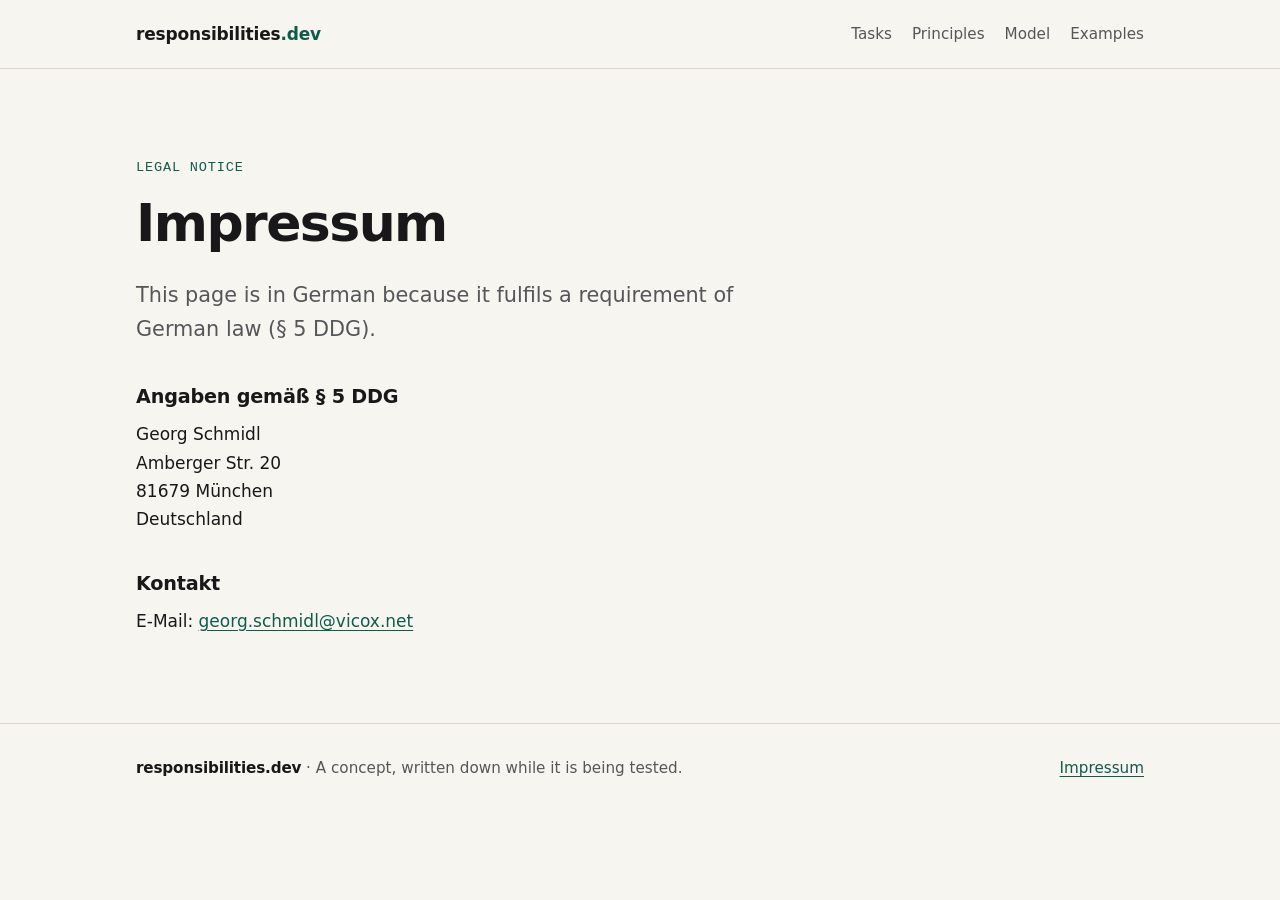
==== impressum.html @ 2f9b4020 "Add an Impressum linked from every page's footer The provider details are the ones published in Inbo" ====
<!doctype html>
<html lang="en">
<head>
  <meta charset="utf-8">
  <meta name="viewport" content="width=device-width, initial-scale=1">
  <title>Impressum · responsibilities.dev</title>
  <meta name="description" content="Impressum of responsibilities.dev: who provides the site under § 5 DDG, with a postal address and a contact email.">
  <link rel="canonical" href="https://responsibilities.dev/impressum.html">
  <meta name="color-scheme" content="light dark">
  <meta name="theme-color" content="#f7f5f0" media="(prefers-color-scheme: light)">
  <meta name="theme-color" content="#111315" media="(prefers-color-scheme: dark)">
  <link rel="icon" href="favicon.svg" type="image/svg+xml">
  <link rel="stylesheet" href="styles.css">
</head>
<body>
  <a class="skip-link" href="#main">Skip to content</a>

  <header class="site-header">
    <div class="wrap header-inner">
      <a class="brand" href="./">responsibilities<span>.dev</span></a>
      <nav aria-label="Concept">
        <ul role="list">
          <li><a href="./#tasks">Tasks</a></li>
          <li><a href="./#principles">Principles</a></li>
          <li><a href="./#model">Model</a></li>
          <li><a href="./#example">Examples</a></li>
        </ul>
      </nav>
    </div>
  </header>

  <main id="main" class="legal" tabindex="-1">
    <div class="wrap">
      <p class="eyebrow">Legal notice</p>
      <h1>Impressum</h1>
      <p class="lede">This page is in German because it fulfils a requirement of German law (§ 5 DDG).</p>

      <div lang="de">
        <h2>Angaben gemäß § 5 DDG</h2>
        <address>
          Georg Schmidl<br>
          Amberger Str. 20<br>
          81679 München<br>
          Deutschland
        </address>

        <h2>Kontakt</h2>
        <p>E-Mail: <a href="mailto:georg.schmidl@vicox.net">georg.schmidl@vicox.net</a></p>
      </div>
    </div>
  </main>

  <footer class="site-footer">
    <div class="wrap footer-inner">
      <p><span class="brand-text">responsibilities.dev</span> · A concept, written down while it is being tested.</p>
      <a href="impressum.html" aria-current="page">Impressum</a>
    </div>
  </footer>
</body>
</html>
---- styles.css ----
:root {
  color-scheme: light dark;
  --bg: #f7f5f0;
  --surface: #ffffff;
  --ink: #18181a;
  --muted: #55565b;
  --line: #dcd8ce;
  --accent: #0f5c4d;
  --accent-soft: #e2eee8;
  --code-bg: #eeebe3;
  --wrap: 68rem;
  --measure: 42rem;
  --radius: 12px;
  --sans: system-ui, -apple-system, "Segoe UI", Roboto, "Helvetica Neue", Arial, sans-serif;
  --mono: ui-monospace, SFMono-Regular, Menlo, Consolas, "Liberation Mono", monospace;
}

@media (prefers-color-scheme: dark) {
  :root {
    --bg: #111315;
    --surface: #181b1e;
    --ink: #ecebe6;
    --muted: #a8aaad;
    --line: #2d3135;
    --accent: #6fd3bb;
    --accent-soft: #15302a;
    --code-bg: #20252a;
  }
}

*,
*::before,
*::after {
  box-sizing: border-box;
}

html {
  -webkit-text-size-adjust: 100%;
  text-size-adjust: 100%;
}

@media (prefers-reduced-motion: no-preference) {
  html {
    scroll-behavior: smooth;
  }
}

body {
  margin: 0;
  background: var(--bg);
  color: var(--ink);
  font: 1.0625rem/1.65 var(--sans);
}

h1,
h2,
h3 {
  line-height: 1.15;
  text-wrap: balance;
  overflow-wrap: break-word;
}

p,
li,
dd {
  text-wrap: pretty;
}

a {
  color: var(--accent);
  text-underline-offset: 0.2em;
}

:focus-visible {
  outline: 3px solid var(--accent);
  outline-offset: 3px;
  border-radius: 4px;
}

main:focus {
  outline: none;
}

code {
  font-family: var(--mono);
  font-size: 0.9em;
  background: var(--code-bg);
  border-radius: 6px;
  padding: 0.15em 0.4em;
  overflow-wrap: anywhere;
}

var {
  font-family: var(--mono);
  font-style: normal;
  font-size: 0.95em;
}

.wrap {
  max-width: var(--wrap);
  margin-inline: auto;
  padding-inline: clamp(1.25rem, 4vw, 2.5rem);
}

.skip-link {
  position: absolute;
  left: 1rem;
  top: -4rem;
  z-index: 10;
  padding: 0.6rem 1rem;
  background: var(--ink);
  color: var(--bg);
  border-radius: 8px;
  font-weight: 600;
  text-decoration: none;
}

.skip-link:focus {
  top: 1rem;
}

/* Header */

.site-header {
  border-bottom: 1px solid var(--line);
}

.header-inner {
  display: flex;
  flex-wrap: wrap;
  align-items: center;
  justify-content: space-between;
  gap: 0.5rem 1.5rem;
  padding-block: 1rem;
}

.brand,
.brand-text {
  font-weight: 700;
  letter-spacing: -0.01em;
  color: var(--ink);
}

.brand {
  text-decoration: none;
}

.brand span {
  color: var(--accent);
}

.site-header ul {
  display: flex;
  flex-wrap: wrap;
  gap: 0.25rem 1.25rem;
  margin: 0;
  padding: 0;
  list-style: none;
  font-size: 0.95rem;
}

.site-header nav a {
  display: inline-block;
  padding-block: 0.35rem;
  color: var(--muted);
  text-decoration: none;
}

.site-header nav a:hover {
  color: var(--ink);
  text-decoration: underline;
}

/* Hero */

.hero {
  padding-block: clamp(3.5rem, 10vw, 7.5rem) clamp(3rem, 8vw, 6rem);
}

.eyebrow {
  margin: 0 0 1rem;
  color: var(--accent);
  font-family: var(--mono);
  font-size: 0.85rem;
  letter-spacing: 0.06em;
  text-transform: uppercase;
}

h1 {
  max-width: 15ch;
  margin: 0;
  font-size: clamp(2.5rem, 4.5vw + 1.25rem, 4.75rem);
  line-height: 1.04;
  letter-spacing: -0.03em;
}

.lede {
  max-width: var(--measure);
  margin: 1.75rem 0 0;
  color: var(--muted);
  font-size: clamp(1.125rem, 0.5vw + 1rem, 1.3rem);
}

.motto {
  margin: 2.5rem 0 0;
  padding-left: 1.25rem;
  border-left: 3px solid var(--accent);
  font-size: clamp(1.15rem, 1vw + 0.9rem, 1.45rem);
  font-weight: 600;
  line-height: 1.45;
  letter-spacing: -0.01em;
}

.motto span {
  display: block;
}

/* Sections */

.section {
  padding-block: clamp(3rem, 8vw, 5.5rem);
  border-top: 1px solid var(--line);
}

.section-head {
  max-width: var(--measure);
  margin-bottom: 2.5rem;
}

.section-head h2 {
  margin: 0;
  font-size: clamp(1.75rem, 2vw + 1rem, 2.5rem);
  letter-spacing: -0.02em;
}

.section-head h2 + p {
  margin: 1rem 0 0;
  color: var(--muted);
}

h3 {
  margin: 0;
  font-size: 1.2rem;
  letter-spacing: -0.01em;
}

/* Tasks vs responsibilities */

.compare {
  display: grid;
  grid-template-columns: repeat(auto-fit, minmax(min(100%, 22rem), 1fr));
  gap: 1rem;
}

.card {
  padding: clamp(1.25rem, 3vw, 2rem);
  background: var(--surface);
  border: 1px solid var(--line);
  border-radius: var(--radius);
}

.card-accent {
  border-color: var(--accent);
  box-shadow: inset 0 3px 0 var(--accent);
}

.card dl {
  display: grid;
  grid-template-columns: max-content 1fr;
  gap: 0.75rem 1.25rem;
  margin: 1.25rem 0 0;
}

.card dt {
  color: var(--muted);
  font-size: 0.9rem;
  padding-top: 0.1rem;
}

.card dd {
  margin: 0;
}

/* Principles */

.principles {
  display: grid;
  grid-template-columns: repeat(auto-fit, minmax(min(100%, 18rem), 1fr));
  gap: clamp(1.5rem, 3vw, 2.5rem);
  margin: 0;
  padding: 0;
  list-style: none;
  counter-reset: principle;
}

.principles li {
  counter-increment: principle;
  padding-top: 1.25rem;
  border-top: 3px solid var(--ink);
}

.principles li::before {
  content: counter(principle, decimal-leading-zero);
  content: counter(principle, decimal-leading-zero) / "";
  display: block;
  margin-bottom: 0.75rem;
  color: var(--accent);
  font-family: var(--mono);
  font-size: 0.85rem;
}

.principles p {
  margin: 0.75rem 0 0;
  color: var(--muted);
}

/* Flow: signals -> case instructions -> cases */

.flow {
  display: grid;
  grid-template-columns: repeat(3, 1fr);
  gap: 3rem;
  margin: 0;
  padding: 0;
  list-style: none;
}

.flow li {
  position: relative;
  padding: clamp(1.25rem, 2.5vw, 1.75rem);
  background: var(--surface);
  border: 1px solid var(--line);
  border-radius: var(--radius);
}

/* Arrow between steps, drawn with borders so it has no text to announce. */
.flow li + li::before {
  content: "";
  position: absolute;
  top: 50%;
  left: -1.95rem;
  width: 0.9rem;
  height: 0.9rem;
  border-top: 3px solid var(--accent);
  border-right: 3px solid var(--accent);
  transform: translateY(-50%) rotate(45deg);
}

.flow .tag,
.sketch .tag {
  display: inline-block;
  margin: 0 0 0.9rem;
  padding: 0.15rem 0.6rem;
  background: var(--accent-soft);
  color: var(--accent);
  border-radius: 999px;
  font-family: var(--mono);
  font-size: 0.8rem;
}

.flow li > p:last-child {
  margin: 0.6rem 0 0;
  color: var(--muted);
}

@media (max-width: 56rem) {
  .flow {
    grid-template-columns: 1fr;
    gap: 2.75rem;
  }

  .flow li + li::before {
    top: -1.85rem;
    left: 50%;
    transform: translateX(-50%) rotate(135deg);
  }
}

/* Example */

.spec {
  margin: 0;
  background: var(--surface);
  border: 1px solid var(--line);
  border-radius: var(--radius);
  overflow: hidden;
}

.spec figcaption {
  padding: 0.9rem clamp(1.25rem, 3vw, 2rem);
  background: var(--accent-soft);
  color: var(--accent);
  font-family: var(--mono);
  font-size: 0.85rem;
}

.spec dl {
  margin: 0;
}

.spec dl > div {
  display: grid;
  grid-template-columns: 11rem 1fr;
  gap: 0.25rem 1.5rem;
  padding: 1rem clamp(1.25rem, 3vw, 2rem);
  border-top: 1px solid var(--line);
}

.spec dl > div:first-child {
  border-top: 0;
}

.spec dt {
  color: var(--muted);
  font-size: 0.9rem;
  padding-top: 0.1rem;
}

.spec dd {
  margin: 0;
}

.spec dd code {
  display: inline-block;
  margin-top: 0.4rem;
}

.spec blockquote {
  margin: 0;
  padding-left: 1rem;
  border-left: 3px solid var(--line);
  color: var(--muted);
}

.spec blockquote p {
  margin: 0;
}

@media (max-width: 40rem) {
  .spec dl > div {
    grid-template-columns: 1fr;
  }
}

.subhead {
  margin: 3rem 0 1.25rem;
}

.steps {
  max-width: var(--measure);
  margin: 0;
  padding: 0;
  list-style: none;
  counter-reset: step;
}

.steps li {
  position: relative;
  counter-increment: step;
  padding-left: 2.75rem;
}

.steps li + li {
  margin-top: 1rem;
}

.steps li::before {
  content: counter(step);
  content: counter(step) / "";
  position: absolute;
  left: 0;
  top: 0.1rem;
  display: grid;
  place-items: center;
  width: 1.75rem;
  height: 1.75rem;
  border: 1.5px solid var(--accent);
  border-radius: 50%;
  color: var(--accent);
  font-family: var(--mono);
  font-size: 0.85rem;
}

.note {
  max-width: var(--measure);
  margin-top: 2.5rem;
  padding: 1.25rem 1.5rem;
  border: 1px dashed var(--muted);
  border-radius: var(--radius);
}

.note h3 {
  font-size: 1rem;
}

.note p {
  margin: 0.5rem 0 0;
  color: var(--muted);
}

/* Illustrative examples: dashed, like the note, because they are not built. */

.sketch {
  border-style: dashed;
}

.sketch .intent {
  margin: 0.6rem 0 0;
  color: var(--muted);
}

.sketch dl {
  display: block;
}

.sketch dt {
  padding-top: 0;
}

.sketch dt + dd {
  margin-top: 0.25rem;
}

.sketch dd + dt {
  margin-top: 1rem;
}

/* Scope */

.columns {
  display: grid;
  grid-template-columns: repeat(auto-fit, minmax(min(100%, 22rem), 1fr));
  gap: 2rem clamp(2rem, 5vw, 4rem);
}

.columns ul {
  margin: 1rem 0 0;
  padding-left: 1.2rem;
  color: var(--muted);
}

.columns li + li {
  margin-top: 0.6rem;
}

.columns li::marker {
  color: var(--accent);
}

/* Impressum */

.legal {
  display: block;
  padding-block: clamp(3rem, 8vw, 5.5rem);
}

.legal h1 {
  font-size: clamp(2.25rem, 3vw + 1.25rem, 3.25rem);
}

.legal h2 {
  margin: 2.5rem 0 0;
  font-size: 1.2rem;
  letter-spacing: -0.01em;
}

.legal address,
.legal h2 + p {
  margin: 0.75rem 0 0;
  font-style: normal;
}

/* Footer */

.site-footer {
  padding-block: 2rem 3rem;
  border-top: 1px solid var(--line);
  color: var(--muted);
  font-size: 0.95rem;
}

.footer-inner {
  display: flex;
  flex-wrap: wrap;
  justify-content: space-between;
  gap: 0.5rem 1.5rem;
}

.site-footer p {
  margin: 0;
}

@media print {
  .site-header nav,
  .skip-link {
    display: none;
  }

  .section {
    break-inside: avoid-page;
  }
}
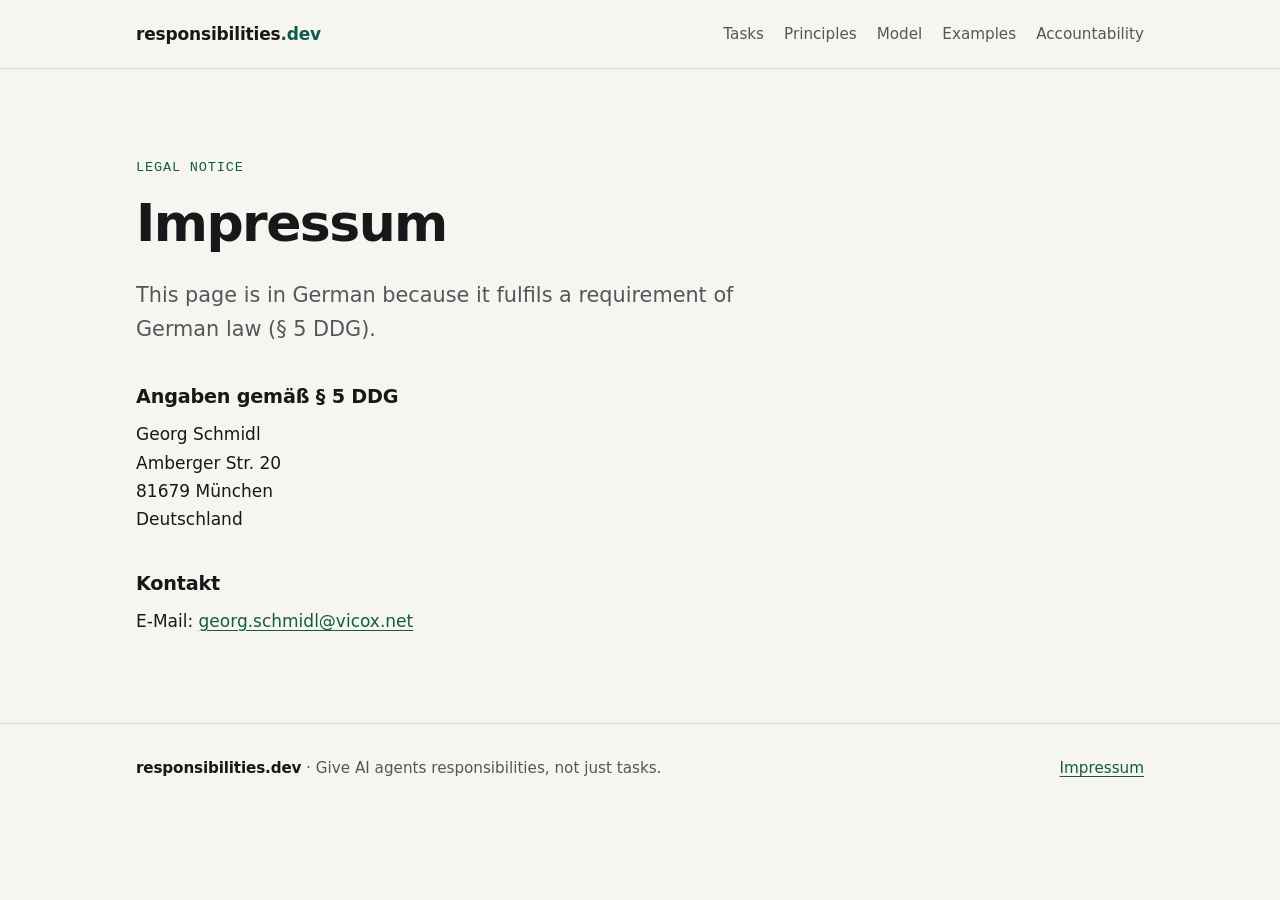
==== commit 8864a077: "Present the site as a principle, not an app experiment Rewrite the home page as a confident descript" ====
--- a/impressum.html
+++ b/impressum.html
@@ -24,6 +24,7 @@
           <li><a href="./#principles">Principles</a></li>
           <li><a href="./#model">Model</a></li>
           <li><a href="./#example">Examples</a></li>
+          <li><a href="./#accountability">Accountability</a></li>
         </ul>
       </nav>
     </div>
@@ -52,7 +53,7 @@
 
   <footer class="site-footer">
     <div class="wrap footer-inner">
-      <p><span class="brand-text">responsibilities.dev</span> · A concept, written down while it is being tested.</p>
+      <p><span class="brand-text">responsibilities.dev</span> · Give AI agents responsibilities, not just tasks.</p>
       <a href="impressum.html" aria-current="page">Impressum</a>
     </div>
   </footer>
--- a/styles.css
+++ b/styles.css
@@ -347,7 +347,7 @@
 }
 
 .flow .tag,
-.sketch .tag {
+.example-card .tag {
   display: inline-block;
   margin: 0 0 0.9rem;
   padding: 0.15rem 0.6rem;
@@ -481,51 +481,30 @@
   font-size: 0.85rem;
 }
 
-.note {
-  max-width: var(--measure);
-  margin-top: 2.5rem;
-  padding: 1.25rem 1.5rem;
-  border: 1px dashed var(--muted);
-  border-radius: var(--radius);
-}
-
-.note h3 {
-  font-size: 1rem;
-}
-
-.note p {
-  margin: 0.5rem 0 0;
-  color: var(--muted);
-}
-
-/* Illustrative examples: dashed, like the note, because they are not built. */
-
-.sketch {
-  border-style: dashed;
-}
-
-.sketch .intent {
+/* More examples: label above value, since the labels are long */
+
+.example-card .intent {
   margin: 0.6rem 0 0;
   color: var(--muted);
 }
 
-.sketch dl {
+.example-card dl {
   display: block;
 }
 
-.sketch dt {
+.example-card dt {
   padding-top: 0;
 }
 
-.sketch dt + dd {
+.example-card dt + dd {
   margin-top: 0.25rem;
 }
 
-.sketch dd + dt {
+.example-card dd + dt {
   margin-top: 1rem;
 }
 
-/* Scope */
+/* Accountability */
 
 .columns {
   display: grid;
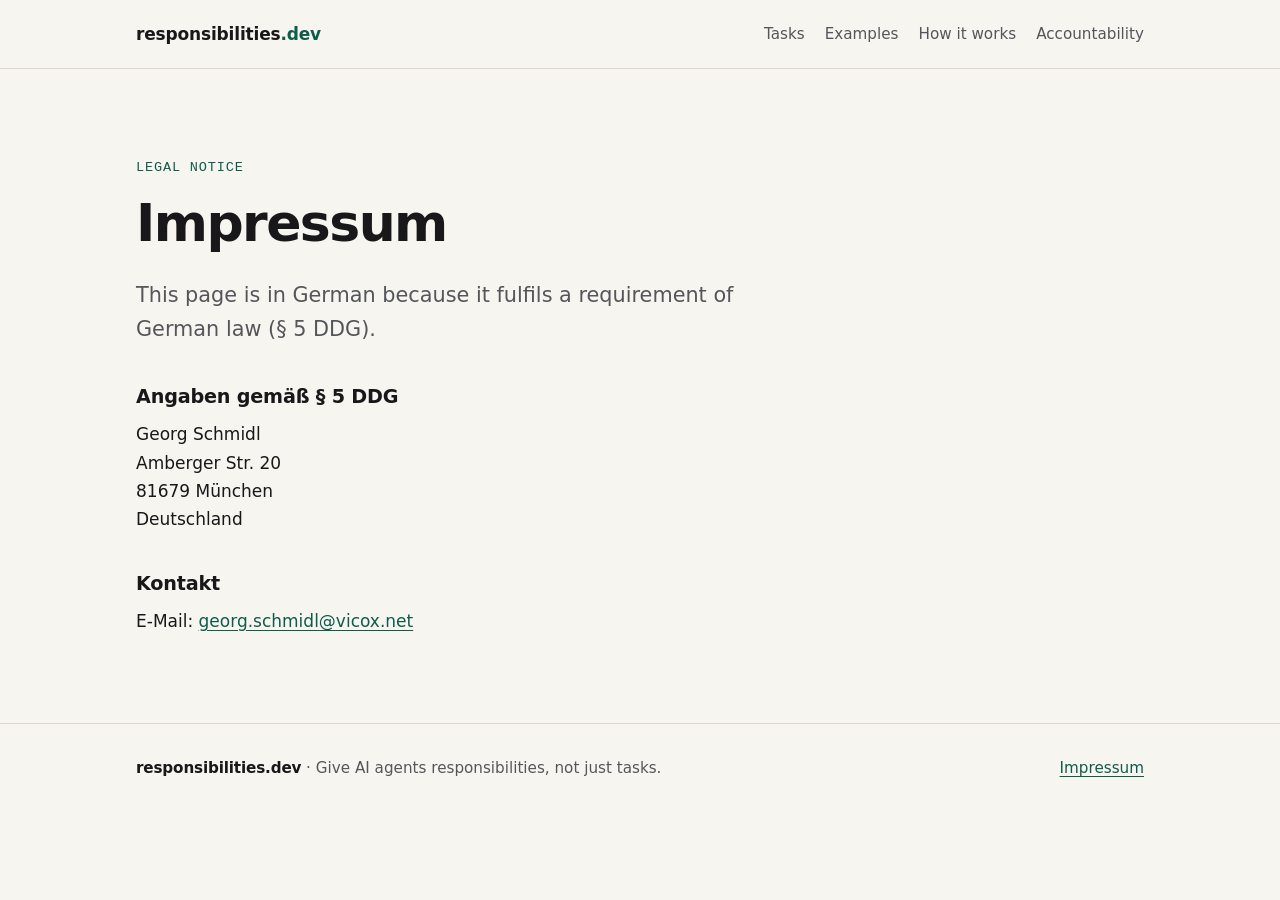
==== commit 076108d1: "Lead with five things that should never be forgotten Replace the "Work in progress for days" walkthr" ====
--- a/impressum.html
+++ b/impressum.html
@@ -21,9 +21,8 @@
       <nav aria-label="Concept">
         <ul role="list">
           <li><a href="./#tasks">Tasks</a></li>
-          <li><a href="./#principles">Principles</a></li>
-          <li><a href="./#model">Model</a></li>
-          <li><a href="./#example">Examples</a></li>
+          <li><a href="./#examples">Examples</a></li>
+          <li><a href="./#how">How it works</a></li>
           <li><a href="./#accountability">Accountability</a></li>
         </ul>
       </nav>
--- a/styles.css
+++ b/styles.css
@@ -281,40 +281,96 @@
   margin: 0;
 }
 
-/* Principles */
-
-.principles {
+/* Examples: five equal cards, three over two with the second row centred */
+
+.examples {
   display: grid;
-  grid-template-columns: repeat(auto-fit, minmax(min(100%, 18rem), 1fr));
-  gap: clamp(1.5rem, 3vw, 2.5rem);
+  grid-template-columns: repeat(6, 1fr);
+  gap: 1rem;
   margin: 0;
   padding: 0;
   list-style: none;
-  counter-reset: principle;
-}
-
-.principles li {
-  counter-increment: principle;
-  padding-top: 1.25rem;
-  border-top: 3px solid var(--ink);
-}
-
-.principles li::before {
-  content: counter(principle, decimal-leading-zero);
-  content: counter(principle, decimal-leading-zero) / "";
-  display: block;
+  counter-reset: example;
+}
+
+.examples li {
+  grid-column: span 2;
+  display: flex;
+  flex-direction: column;
+  padding: clamp(1.25rem, 2.5vw, 1.75rem);
+  background: var(--surface);
+  border: 1px solid var(--line);
+  border-radius: var(--radius);
+  counter-increment: example;
+}
+
+.examples li:nth-child(4) {
+  grid-column: 2 / span 2;
+}
+
+.examples li:nth-child(5) {
+  grid-column: 4 / span 2;
+}
+
+.examples li::before {
+  content: counter(example, decimal-leading-zero);
+  content: counter(example, decimal-leading-zero) / "";
   margin-bottom: 0.75rem;
   color: var(--accent);
   font-family: var(--mono);
   font-size: 0.85rem;
 }
 
-.principles p {
-  margin: 0.75rem 0 0;
-  color: var(--muted);
-}
-
-/* Flow: signals -> case instructions -> cases */
+.examples li > p {
+  margin: 0.75rem 0 1.5rem;
+  color: var(--muted);
+}
+
+/* Pushed to the bottom of the card, so the responsibilities in a row line up. */
+.examples .responsibility {
+  margin: auto 0 0;
+  padding: 1rem 1.1rem;
+  background: var(--accent-soft);
+  border-radius: 8px;
+  color: var(--ink);
+  font-weight: 600;
+  line-height: 1.45;
+}
+
+.responsibility span {
+  display: block;
+  margin-bottom: 0.35rem;
+  color: var(--accent);
+  font-family: var(--mono);
+  font-size: 0.8rem;
+  font-weight: 400;
+}
+
+@media (max-width: 60rem) {
+  .examples {
+    grid-template-columns: repeat(4, 1fr);
+  }
+
+  .examples li:nth-child(4) {
+    grid-column: span 2;
+  }
+
+  .examples li:nth-child(5) {
+    grid-column: 2 / span 2;
+  }
+}
+
+@media (max-width: 40rem) {
+  .examples {
+    grid-template-columns: 1fr;
+  }
+
+  .examples li:nth-child(n) {
+    grid-column: auto;
+  }
+}
+
+/* Flow: observe -> judge -> remember */
 
 .flow {
   display: grid;
@@ -327,6 +383,9 @@
 
 .flow li {
   position: relative;
+  display: flex;
+  flex-direction: column;
+  align-items: flex-start;
   padding: clamp(1.25rem, 2.5vw, 1.75rem);
   background: var(--surface);
   border: 1px solid var(--line);
@@ -346,21 +405,19 @@
   transform: translateY(-50%) rotate(45deg);
 }
 
-.flow .tag,
-.example-card .tag {
-  display: inline-block;
-  margin: 0 0 0.9rem;
+.flow li > p {
+  margin: 0.6rem 0 1.25rem;
+  color: var(--muted);
+}
+
+.flow .tag {
+  margin: auto 0 0;
   padding: 0.15rem 0.6rem;
   background: var(--accent-soft);
   color: var(--accent);
   border-radius: 999px;
   font-family: var(--mono);
   font-size: 0.8rem;
-}
-
-.flow li > p:last-child {
-  margin: 0.6rem 0 0;
-  color: var(--muted);
 }
 
 @media (max-width: 56rem) {
@@ -374,134 +431,6 @@
     left: 50%;
     transform: translateX(-50%) rotate(135deg);
   }
-}
-
-/* Example */
-
-.spec {
-  margin: 0;
-  background: var(--surface);
-  border: 1px solid var(--line);
-  border-radius: var(--radius);
-  overflow: hidden;
-}
-
-.spec figcaption {
-  padding: 0.9rem clamp(1.25rem, 3vw, 2rem);
-  background: var(--accent-soft);
-  color: var(--accent);
-  font-family: var(--mono);
-  font-size: 0.85rem;
-}
-
-.spec dl {
-  margin: 0;
-}
-
-.spec dl > div {
-  display: grid;
-  grid-template-columns: 11rem 1fr;
-  gap: 0.25rem 1.5rem;
-  padding: 1rem clamp(1.25rem, 3vw, 2rem);
-  border-top: 1px solid var(--line);
-}
-
-.spec dl > div:first-child {
-  border-top: 0;
-}
-
-.spec dt {
-  color: var(--muted);
-  font-size: 0.9rem;
-  padding-top: 0.1rem;
-}
-
-.spec dd {
-  margin: 0;
-}
-
-.spec dd code {
-  display: inline-block;
-  margin-top: 0.4rem;
-}
-
-.spec blockquote {
-  margin: 0;
-  padding-left: 1rem;
-  border-left: 3px solid var(--line);
-  color: var(--muted);
-}
-
-.spec blockquote p {
-  margin: 0;
-}
-
-@media (max-width: 40rem) {
-  .spec dl > div {
-    grid-template-columns: 1fr;
-  }
-}
-
-.subhead {
-  margin: 3rem 0 1.25rem;
-}
-
-.steps {
-  max-width: var(--measure);
-  margin: 0;
-  padding: 0;
-  list-style: none;
-  counter-reset: step;
-}
-
-.steps li {
-  position: relative;
-  counter-increment: step;
-  padding-left: 2.75rem;
-}
-
-.steps li + li {
-  margin-top: 1rem;
-}
-
-.steps li::before {
-  content: counter(step);
-  content: counter(step) / "";
-  position: absolute;
-  left: 0;
-  top: 0.1rem;
-  display: grid;
-  place-items: center;
-  width: 1.75rem;
-  height: 1.75rem;
-  border: 1.5px solid var(--accent);
-  border-radius: 50%;
-  color: var(--accent);
-  font-family: var(--mono);
-  font-size: 0.85rem;
-}
-
-/* More examples: label above value, since the labels are long */
-
-.example-card .intent {
-  margin: 0.6rem 0 0;
-  color: var(--muted);
-}
-
-.example-card dl {
-  display: block;
-}
-
-.example-card dt {
-  padding-top: 0;
-}
-
-.example-card dt + dd {
-  margin-top: 0.25rem;
-}
-
-.example-card dd + dt {
-  margin-top: 1rem;
 }
 
 /* Accountability */
